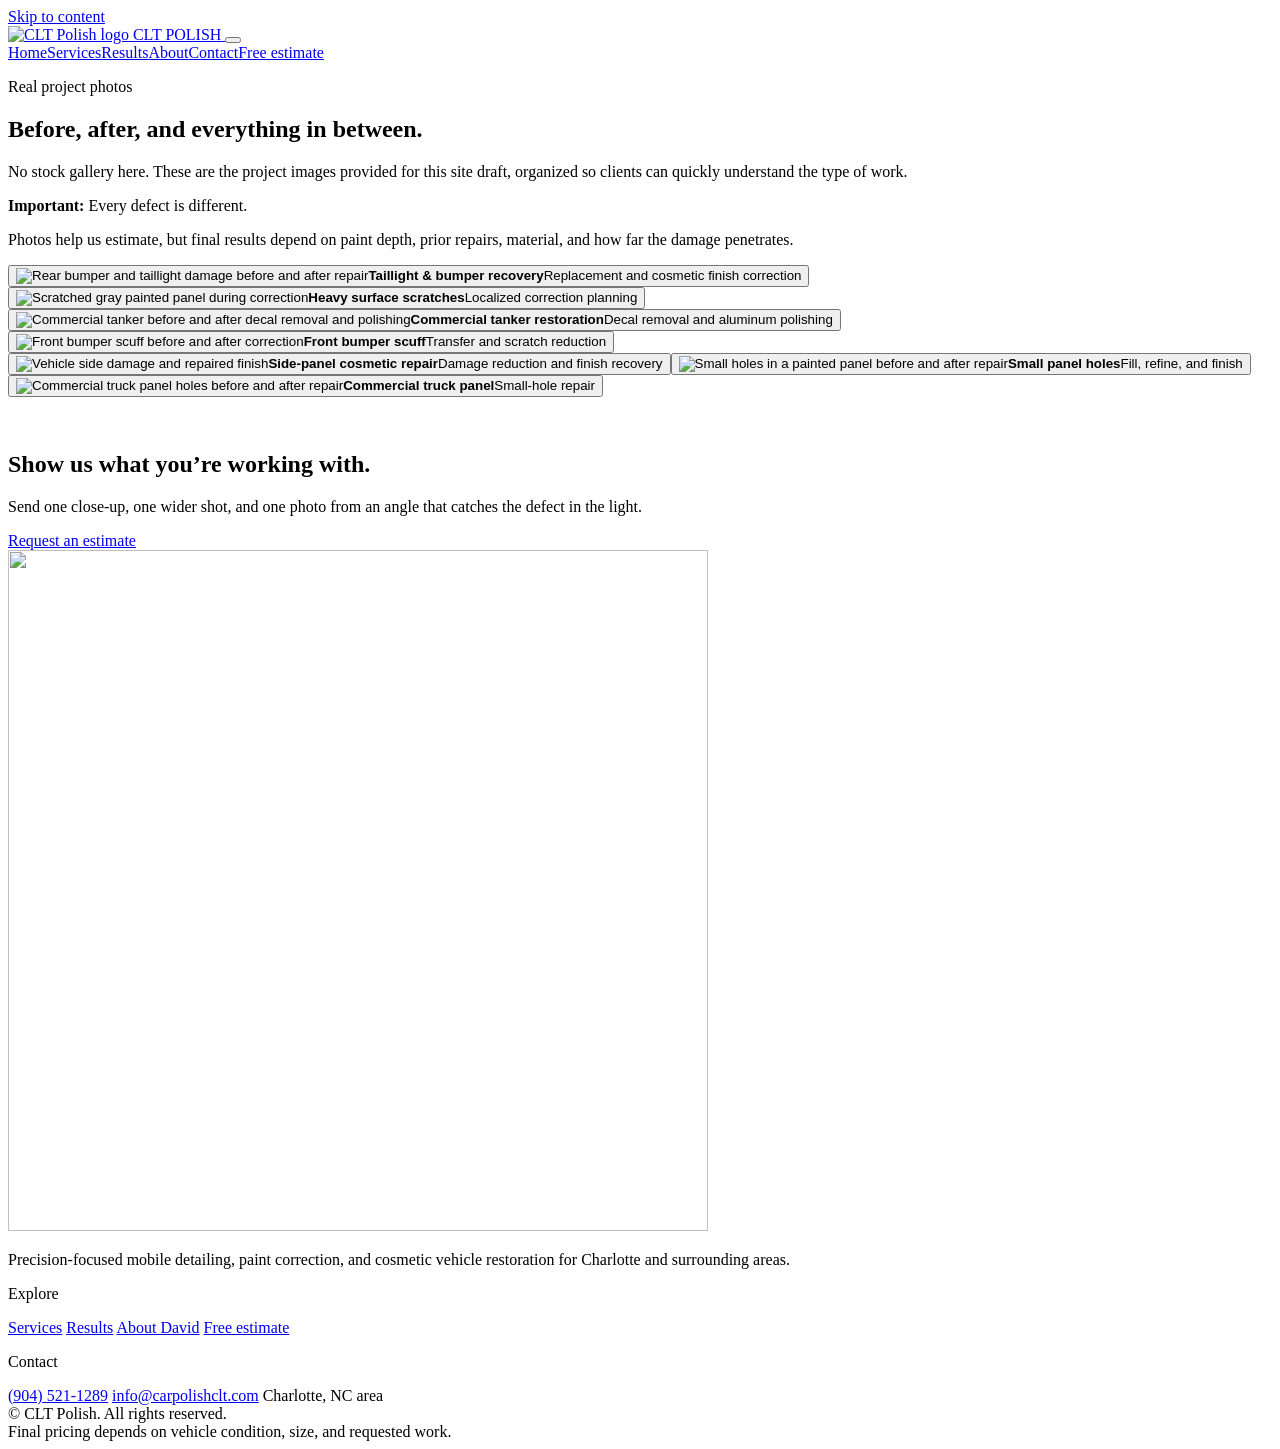
==== results.html @ 6d77810d "Add files via upload" ====
<!doctype html>
<html lang="en">
<head>
  <meta charset="utf-8">
  <meta name="viewport" content="width=device-width, initial-scale=1">
  <title>Results | Before & After Vehicle Restoration | CLT Polish</title>
  <meta name="description" content="Browse real before-and-after photos of paint correction, scratch repair, bumper scuff correction, commercial polishing, and cosmetic restoration.">
  <meta name="theme-color" content="#0c0f0d">
  <link rel="canonical" href="https://carpolishclt.com/results.html">
  <link rel="icon" href="favicon.ico" sizes="any">
  <link rel="icon" type="image/png" sizes="32x32" href="assets/images/favicon-32.png">
  <link rel="apple-touch-icon" href="assets/images/apple-touch-icon.png">
  <link rel="manifest" href="site.webmanifest">
  <meta property="og:type" content="website">
  <meta property="og:title" content="Results | Before & After Vehicle Restoration | CLT Polish">
  <meta property="og:description" content="Browse real before-and-after photos of paint correction, scratch repair, bumper scuff correction, commercial polishing, and cosmetic restoration.">
  <meta property="og:url" content="https://carpolishclt.com/results.html">
  <meta property="og:image" content="https://carpolishclt.com/assets/images/og-image.jpg">
  <meta name="twitter:card" content="summary_large_image">
  <link rel="stylesheet" href="assets/css/styles.css">
  <script defer src="assets/js/main.js"></script>
  <script type="application/ld+json">
  {
    "@context": "https://schema.org",
    "@type": "AutomotiveBusiness",
    "name": "CLT Polish",
    "url": "https://carpolishclt.com/",
    "logo": "https://carpolishclt.com/assets/images/logo.png",
    "image": "https://carpolishclt.com/assets/images/og-image.jpg",
    "telephone": "+1-904-521-1289",
    "email": "info@carpolishclt.com",
    "areaServed": "Charlotte, North Carolina",
    "description": "Mobile auto detailing, paint correction, scratch and scuff correction, and cosmetic restoration in the Charlotte area."
  }
  </script>
</head>
<body class="">
<a class="skip-link" href="#main">Skip to content</a>
<header class="site-header">
  <div class="container header-inner">
    <a class="brand" href="index.html" aria-label="CLT Polish home">
      <img src="assets/images/logo.png" width="700" height="681" alt="CLT Polish logo">
      <span>CLT POLISH</span>
    </a>
    <button class="menu-toggle" type="button" aria-label="Open menu" aria-expanded="false" data-menu-toggle><span></span></button>
    <nav class="site-nav" aria-label="Primary navigation" data-site-nav>
      <a href="index.html">Home</a><a href="services.html">Services</a><a href="results.html" aria-current="page">Results</a><a href="about.html">About</a><a href="contact.html">Contact</a><a class="nav-cta" href="contact.html">Free estimate</a>
    </nav>
  </div>
</header>
<main id="main">
  <section class="page-hero"><div class="container results-intro"><div><p class="eyebrow">Real project photos</p><h1 class="display">Before, after, and everything in between.</h1><p class="lead">No stock gallery here. These are the project images provided for this site draft, organized so clients can quickly understand the type of work.</p></div><div class="results-meta"><p><strong>Important:</strong> Every defect is different.</p><p>Photos help us estimate, but final results depend on paint depth, prior repairs, material, and how far the damage penetrates.</p></div></div></section>
  <section class="section section-white"><div class="container"><div class="gallery-grid"><button class="gallery-card reveal" type="button" data-lightbox-trigger data-image="assets/images/result-taillight.webp" data-alt="Rear bumper and taillight damage before and after repair" data-title="Taillight & bumper recovery"><img src="assets/images/result-taillight.webp" width="1200" height="1200" alt="Rear bumper and taillight damage before and after repair" loading="lazy"><span class="gallery-overlay"><strong>Taillight & bumper recovery</strong><span>Replacement and cosmetic finish correction</span></span></button><button class="gallery-card reveal" type="button" data-lightbox-trigger data-image="assets/images/result-scratch-panel.webp" data-alt="Scratched gray painted panel during correction" data-title="Heavy surface scratches"><img src="assets/images/result-scratch-panel.webp" width="1200" height="1200" alt="Scratched gray painted panel during correction" loading="lazy"><span class="gallery-overlay"><strong>Heavy surface scratches</strong><span>Localized correction planning</span></span></button><button class="gallery-card reveal" type="button" data-lightbox-trigger data-image="assets/images/result-tanker.webp" data-alt="Commercial tanker before and after decal removal and polishing" data-title="Commercial tanker restoration"><img src="assets/images/result-tanker.webp" width="1200" height="1200" alt="Commercial tanker before and after decal removal and polishing" loading="lazy"><span class="gallery-overlay"><strong>Commercial tanker restoration</strong><span>Decal removal and aluminum polishing</span></span></button><button class="gallery-card reveal" type="button" data-lightbox-trigger data-image="assets/images/result-bumper.webp" data-alt="Front bumper scuff before and after correction" data-title="Front bumper scuff"><img src="assets/images/result-bumper.webp" width="1200" height="1200" alt="Front bumper scuff before and after correction" loading="lazy"><span class="gallery-overlay"><strong>Front bumper scuff</strong><span>Transfer and scratch reduction</span></span></button><button class="gallery-card reveal" type="button" data-lightbox-trigger data-image="assets/images/result-side-repair.webp" data-alt="Vehicle side damage and repaired finish" data-title="Side-panel cosmetic repair"><img src="assets/images/result-side-repair.webp" width="1200" height="1200" alt="Vehicle side damage and repaired finish" loading="lazy"><span class="gallery-overlay"><strong>Side-panel cosmetic repair</strong><span>Damage reduction and finish recovery</span></span></button><button class="gallery-card reveal" type="button" data-lightbox-trigger data-image="assets/images/result-panel-holes.webp" data-alt="Small holes in a painted panel before and after repair" data-title="Small panel holes"><img src="assets/images/result-panel-holes.webp" width="1200" height="1200" alt="Small holes in a painted panel before and after repair" loading="lazy"><span class="gallery-overlay"><strong>Small panel holes</strong><span>Fill, refine, and finish</span></span></button><button class="gallery-card reveal" type="button" data-lightbox-trigger data-image="assets/images/result-truck-panel.webp" data-alt="Commercial truck panel holes before and after repair" data-title="Commercial truck panel"><img src="assets/images/result-truck-panel.webp" width="1200" height="1200" alt="Commercial truck panel holes before and after repair" loading="lazy"><span class="gallery-overlay"><strong>Commercial truck panel</strong><span>Small-hole repair</span></span></button></div></div></section>
  <section class="section"><div class="container cta-band reveal"><p class="eyebrow" style="color:white">Have similar damage?</p><h2>Show us what you’re working with.</h2><p>Send one close-up, one wider shot, and one photo from an angle that catches the defect in the light.</p><div class="button-row"><a class="btn btn-light" href="contact.html">Request an estimate</a></div></div></section>
</main>
<dialog class="lightbox" data-lightbox aria-label="Project image viewer"><img src="assets/images/result-taillight.webp" alt=""><div class="lightbox-copy"><strong data-lightbox-title>Project result</strong><button class="lightbox-close" type="button" aria-label="Close image" data-lightbox-close>×</button></div></dialog>

<footer class="site-footer">
  <div class="container">
    <div class="footer-grid">
      <div class="footer-brand">
        <img src="assets/images/logo.png" width="700" height="681" alt="">
        <p>Precision-focused mobile detailing, paint correction, and cosmetic vehicle restoration for Charlotte and surrounding areas.</p>
      </div>
      <div>
        <p class="footer-title">Explore</p>
        <div class="footer-links">
          <a href="services.html">Services</a>
          <a href="results.html">Results</a>
          <a href="about.html">About David</a>
          <a href="contact.html">Free estimate</a>
        </div>
      </div>
      <div>
        <p class="footer-title">Contact</p>
        <div class="footer-links">
          <a href="tel:+19045211289">(904) 521-1289</a>
          <a href="mailto:info@carpolishclt.com">info@carpolishclt.com</a>
          <span>Charlotte, NC area</span>
        </div>
      </div>
    </div>
    <div class="footer-bottom">
      <div>© <span data-year></span> CLT Polish. All rights reserved.</div>
      <span>Final pricing depends on vehicle condition, size, and requested work.</span>
    </div>
  </div>
</footer>
</body>
</html>
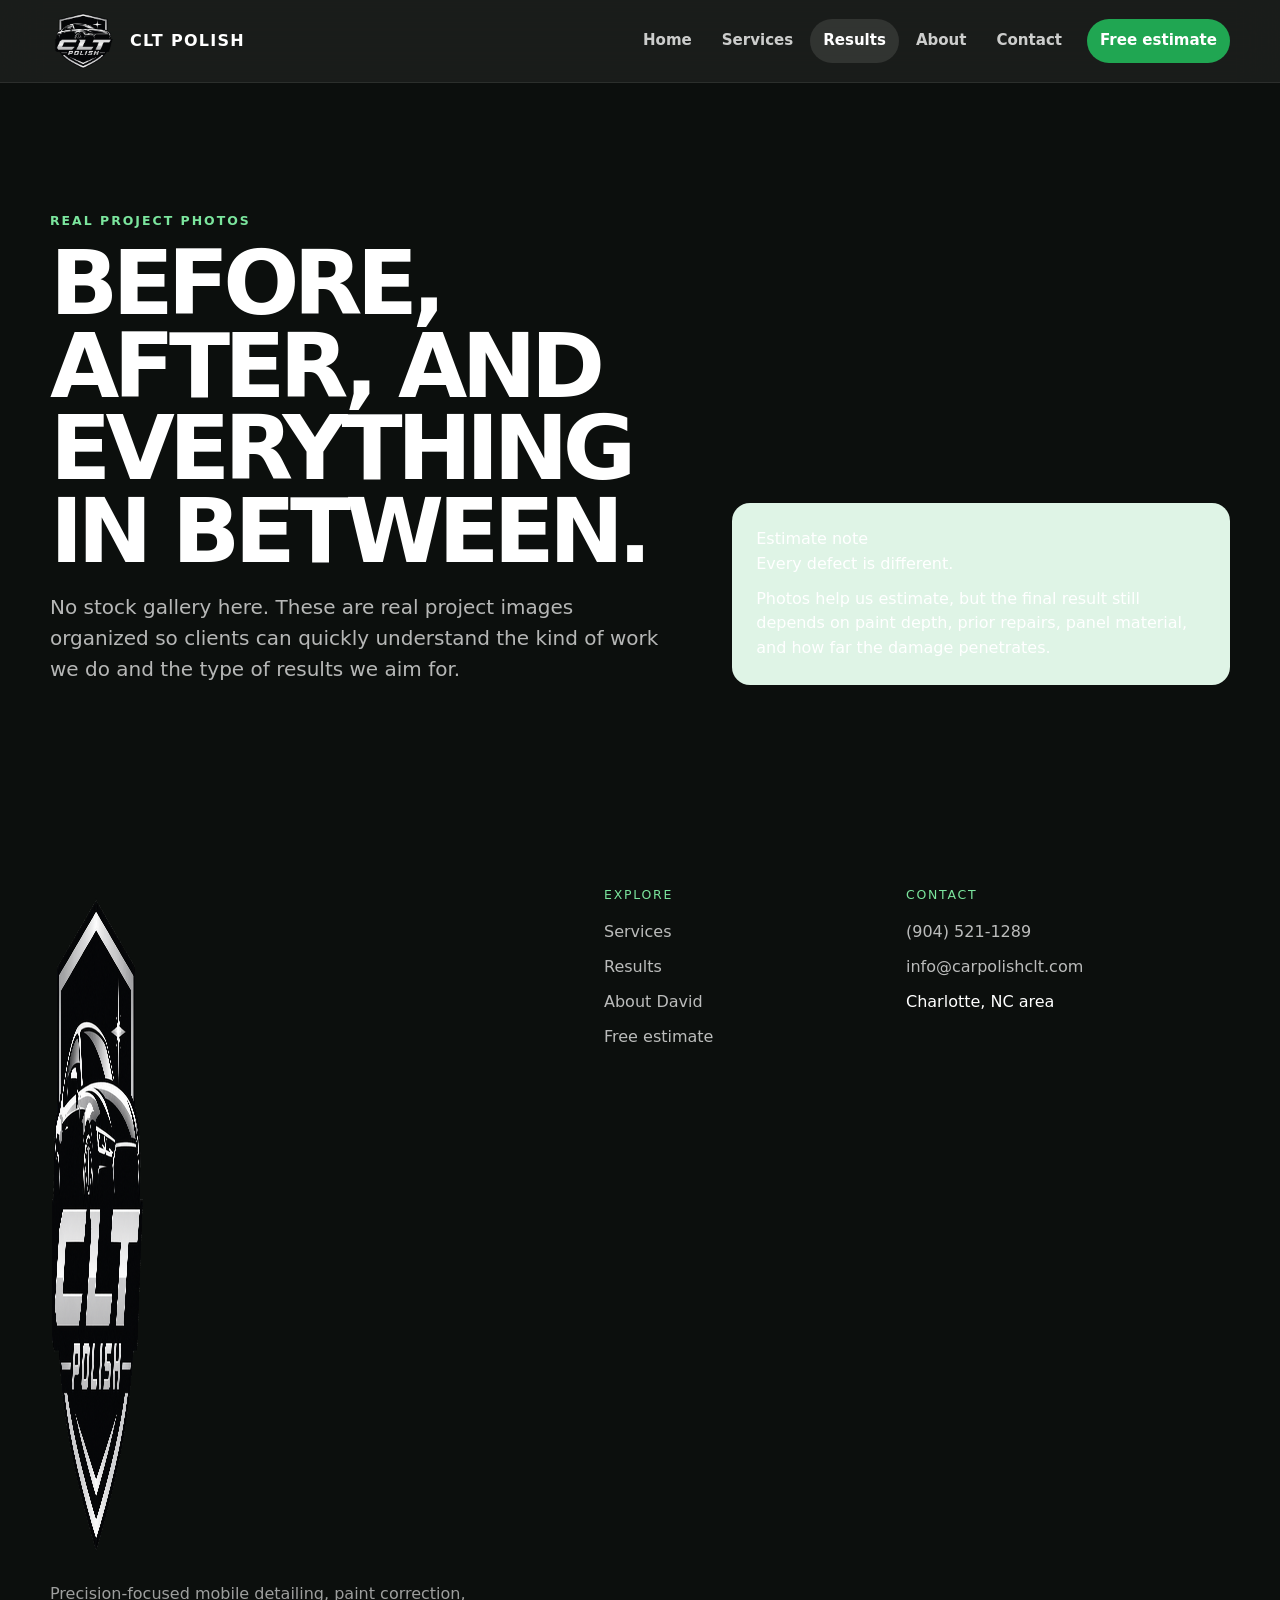
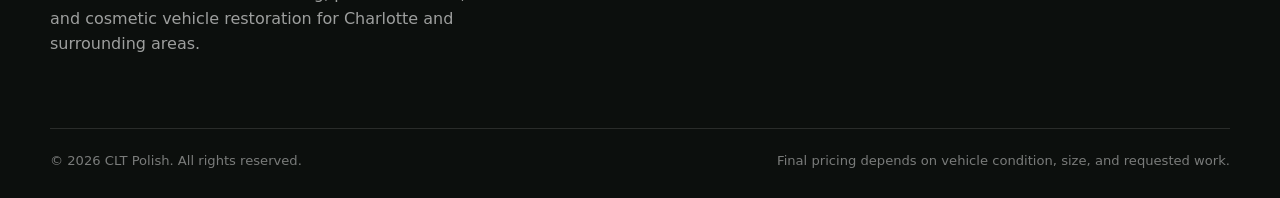
==== commit 461e6c65: "Update results.html" ====
--- a/results.html
+++ b/results.html
@@ -49,9 +49,39 @@
   </div>
 </header>
 <main id="main">
-  <section class="page-hero"><div class="container results-intro"><div><p class="eyebrow">Real project photos</p><h1 class="display">Before, after, and everything in between.</h1><p class="lead">No stock gallery here. These are the project images provided for this site draft, organized so clients can quickly understand the type of work.</p></div><div class="results-meta"><p><strong>Important:</strong> Every defect is different.</p><p>Photos help us estimate, but final results depend on paint depth, prior repairs, material, and how far the damage penetrates.</p></div></div></section>
-  <section class="section section-white"><div class="container"><div class="gallery-grid"><button class="gallery-card reveal" type="button" data-lightbox-trigger data-image="assets/images/result-taillight.webp" data-alt="Rear bumper and taillight damage before and after repair" data-title="Taillight & bumper recovery"><img src="assets/images/result-taillight.webp" width="1200" height="1200" alt="Rear bumper and taillight damage before and after repair" loading="lazy"><span class="gallery-overlay"><strong>Taillight & bumper recovery</strong><span>Replacement and cosmetic finish correction</span></span></button><button class="gallery-card reveal" type="button" data-lightbox-trigger data-image="assets/images/result-scratch-panel.webp" data-alt="Scratched gray painted panel during correction" data-title="Heavy surface scratches"><img src="assets/images/result-scratch-panel.webp" width="1200" height="1200" alt="Scratched gray painted panel during correction" loading="lazy"><span class="gallery-overlay"><strong>Heavy surface scratches</strong><span>Localized correction planning</span></span></button><button class="gallery-card reveal" type="button" data-lightbox-trigger data-image="assets/images/result-tanker.webp" data-alt="Commercial tanker before and after decal removal and polishing" data-title="Commercial tanker restoration"><img src="assets/images/result-tanker.webp" width="1200" height="1200" alt="Commercial tanker before and after decal removal and polishing" loading="lazy"><span class="gallery-overlay"><strong>Commercial tanker restoration</strong><span>Decal removal and aluminum polishing</span></span></button><button class="gallery-card reveal" type="button" data-lightbox-trigger data-image="assets/images/result-bumper.webp" data-alt="Front bumper scuff before and after correction" data-title="Front bumper scuff"><img src="assets/images/result-bumper.webp" width="1200" height="1200" alt="Front bumper scuff before and after correction" loading="lazy"><span class="gallery-overlay"><strong>Front bumper scuff</strong><span>Transfer and scratch reduction</span></span></button><button class="gallery-card reveal" type="button" data-lightbox-trigger data-image="assets/images/result-side-repair.webp" data-alt="Vehicle side damage and repaired finish" data-title="Side-panel cosmetic repair"><img src="assets/images/result-side-repair.webp" width="1200" height="1200" alt="Vehicle side damage and repaired finish" loading="lazy"><span class="gallery-overlay"><strong>Side-panel cosmetic repair</strong><span>Damage reduction and finish recovery</span></span></button><button class="gallery-card reveal" type="button" data-lightbox-trigger data-image="assets/images/result-panel-holes.webp" data-alt="Small holes in a painted panel before and after repair" data-title="Small panel holes"><img src="assets/images/result-panel-holes.webp" width="1200" height="1200" alt="Small holes in a painted panel before and after repair" loading="lazy"><span class="gallery-overlay"><strong>Small panel holes</strong><span>Fill, refine, and finish</span></span></button><button class="gallery-card reveal" type="button" data-lightbox-trigger data-image="assets/images/result-truck-panel.webp" data-alt="Commercial truck panel holes before and after repair" data-title="Commercial truck panel"><img src="assets/images/result-truck-panel.webp" width="1200" height="1200" alt="Commercial truck panel holes before and after repair" loading="lazy"><span class="gallery-overlay"><strong>Commercial truck panel</strong><span>Small-hole repair</span></span></button></div></div></section>
-  <section class="section"><div class="container cta-band reveal"><p class="eyebrow" style="color:white">Have similar damage?</p><h2>Show us what you’re working with.</h2><p>Send one close-up, one wider shot, and one photo from an angle that catches the defect in the light.</p><div class="button-row"><a class="btn btn-light" href="contact.html">Request an estimate</a></div></div></section>
+  <section class="page-hero results-hero">
+  <div class="container results-intro">
+
+    <div class="results-copy">
+      <p class="eyebrow">Real project photos</p>
+
+      <h1 class="display">
+        Before, after, and everything in between.
+      </h1>
+
+      <p class="lead">
+        No stock gallery here. These are real project images organized
+        so clients can quickly understand the kind of work we do and
+        the type of results we aim for.
+      </p>
+    </div>
+
+    <aside class="results-meta" aria-label="Estimate note">
+      <span class="results-meta-label">Estimate note</span>
+
+      <p class="results-meta-title">
+        Every defect is different.
+      </p>
+
+      <p>
+        Photos help us estimate, but the final result still depends on
+        paint depth, prior repairs, panel material, and how far the
+        damage penetrates.
+      </p>
+    </aside>
+
+  </div>
+</section>
 </main>
 <dialog class="lightbox" data-lightbox aria-label="Project image viewer"><img src="assets/images/result-taillight.webp" alt=""><div class="lightbox-copy"><strong data-lightbox-title>Project result</strong><button class="lightbox-close" type="button" aria-label="Close image" data-lightbox-close>×</button></div></dialog>
 
@@ -87,4 +117,4 @@
   </div>
 </footer>
 </body>
-</html>+</html>
--- a/assets/css/styles.css
+++ b/assets/css/styles.css
@@ -0,0 +1,601 @@
+:root {
+  --ink: #0c0f0d;
+  --paper: #efeee8;
+  --paper-2: #f8f7f3;
+  --white: #ffffff;
+  --green: #20a652;
+  --green-dark: #14783a;
+  --green-soft: #dff4e6;
+  --gray: #737873;
+  --line: rgba(12, 15, 13, 0.15);
+  --shadow: 0 22px 60px rgba(0, 0, 0, 0.12);
+  --radius: 28px;
+  --radius-sm: 18px;
+  --container: 1180px;
+}
+
+* { box-sizing: border-box; }
+html { scroll-behavior: smooth; }
+body {
+  margin: 0;
+  color: var(--ink);
+  background: var(--paper);
+  font-family: Inter, ui-sans-serif, system-ui, -apple-system, BlinkMacSystemFont, "Segoe UI", sans-serif;
+  line-height: 1.55;
+  text-rendering: optimizeLegibility;
+}
+img { display: block; max-width: 100%; }
+a { color: inherit; }
+button, input, textarea, select { font: inherit; }
+button { cursor: pointer; }
+
+.skip-link {
+  position: fixed;
+  left: 16px;
+  top: -80px;
+  z-index: 1000;
+  padding: 12px 18px;
+  background: var(--ink);
+  color: var(--white);
+  border-radius: 10px;
+  transition: top .2s ease;
+}
+.skip-link:focus { top: 16px; }
+
+.container {
+  width: min(calc(100% - 40px), var(--container));
+  margin-inline: auto;
+}
+
+.eyebrow {
+  margin: 0 0 12px;
+  color: var(--green-dark);
+  font-size: .78rem;
+  font-weight: 850;
+  letter-spacing: .16em;
+  text-transform: uppercase;
+}
+
+.display {
+  margin: 0;
+  max-width: 13ch;
+  font-size: clamp(3rem, 7vw, 6.7rem);
+  line-height: .92;
+  letter-spacing: -.065em;
+  text-transform: uppercase;
+}
+
+h1, h2, h3, p { overflow-wrap: anywhere; }
+h2 {
+  margin: 0;
+  font-size: clamp(2.2rem, 5vw, 4.8rem);
+  line-height: .96;
+  letter-spacing: -.055em;
+  text-transform: uppercase;
+}
+h3 {
+  margin: 0;
+  font-size: 1.25rem;
+  line-height: 1.12;
+  letter-spacing: -.02em;
+  text-transform: uppercase;
+}
+.lead {
+  max-width: 62ch;
+  margin: 20px 0 0;
+  color: #333834;
+  font-size: clamp(1.03rem, 1.8vw, 1.25rem);
+}
+.muted { color: var(--gray); }
+
+.button-row { display: flex; flex-wrap: wrap; gap: 12px; margin-top: 28px; }
+.btn {
+  display: inline-flex;
+  min-height: 52px;
+  align-items: center;
+  justify-content: center;
+  gap: 10px;
+  padding: 13px 22px;
+  border: 1px solid transparent;
+  border-radius: 999px;
+  text-decoration: none;
+  font-weight: 780;
+  transition: transform .2s ease, background .2s ease, border-color .2s ease;
+}
+.btn:hover { transform: translateY(-2px); }
+.btn-primary { background: var(--green); color: var(--white); }
+.btn-primary:hover { background: var(--green-dark); }
+.btn-dark { background: var(--ink); color: var(--white); }
+.btn-outline { border-color: currentColor; background: transparent; }
+.btn-light { background: var(--white); color: var(--ink); }
+
+.site-header {
+  position: sticky;
+  top: 0;
+  z-index: 100;
+  border-bottom: 1px solid rgba(255,255,255,.08);
+  background: rgba(12, 15, 13, .94);
+  color: var(--white);
+  backdrop-filter: blur(18px);
+}
+.header-inner {
+  min-height: 82px;
+  display: flex;
+  align-items: center;
+  justify-content: space-between;
+  gap: 24px;
+}
+.brand {
+  display: inline-flex;
+  align-items: center;
+  gap: 12px;
+  text-decoration: none;
+  font-weight: 900;
+  letter-spacing: .08em;
+}
+.brand img { width: 68px; height: 58px; object-fit: contain; }
+.brand span { white-space: nowrap; }
+.site-nav { display: flex; align-items: center; gap: 4px; }
+.site-nav a {
+  padding: 10px 13px;
+  border-radius: 999px;
+  color: rgba(255,255,255,.78);
+  text-decoration: none;
+  font-size: .94rem;
+  font-weight: 650;
+}
+.site-nav a:hover, .site-nav a[aria-current="page"] { color: var(--white); background: rgba(255,255,255,.1); }
+.site-nav .nav-cta { margin-left: 8px; background: var(--green); color: white; }
+.site-nav .nav-cta:hover { background: var(--green-dark); }
+.menu-toggle {
+  display: none;
+  width: 48px;
+  height: 48px;
+  border: 1px solid rgba(255,255,255,.18);
+  border-radius: 50%;
+  background: transparent;
+  color: white;
+}
+.menu-toggle span, .menu-toggle::before, .menu-toggle::after {
+  content: "";
+  display: block;
+  width: 20px;
+  height: 2px;
+  margin: 4px auto;
+  background: currentColor;
+  transition: transform .2s ease, opacity .2s ease;
+}
+.menu-toggle.is-open span { opacity: 0; }
+.menu-toggle.is-open::before { transform: translateY(6px) rotate(45deg); }
+.menu-toggle.is-open::after { transform: translateY(-6px) rotate(-45deg); }
+
+.hero {
+  position: relative;
+  min-height: 760px;
+  display: grid;
+  align-items: end;
+  overflow: hidden;
+  color: white;
+  background: #111;
+}
+.hero::before {
+  content: "";
+  position: absolute;
+  inset: 0;
+  background: linear-gradient(90deg, rgba(0,0,0,.88) 0%, rgba(0,0,0,.5) 48%, rgba(0,0,0,.14) 75%),
+              linear-gradient(0deg, rgba(0,0,0,.52), transparent 50%),
+              url('../images/hero-polishing.webp') center/cover no-repeat;
+  transform: scale(1.01);
+}
+.hero-content {
+  position: relative;
+  z-index: 1;
+  padding-block: 100px 86px;
+}
+.hero .display { max-width: 9.7ch; }
+.hero .lead { max-width: 54ch; color: rgba(255,255,255,.82); }
+.hero .eyebrow { color: #7be59d; }
+.hero-proof {
+  display: grid;
+  grid-template-columns: repeat(4, 1fr);
+  gap: 1px;
+  position: relative;
+  z-index: 2;
+  background: rgba(255,255,255,.16);
+  border-top: 1px solid rgba(255,255,255,.16);
+}
+.proof-item { padding: 22px 26px; background: rgba(9,12,10,.72); backdrop-filter: blur(10px); }
+.proof-item strong { display: block; font-size: .98rem; }
+.proof-item span { color: rgba(255,255,255,.62); font-size: .85rem; }
+
+.marquee {
+  overflow: hidden;
+  background: var(--green);
+  color: white;
+  border-block: 1px solid rgba(0,0,0,.08);
+}
+.marquee-track {
+  width: max-content;
+  padding: 15px 0;
+  font-size: clamp(1rem, 2.4vw, 1.65rem);
+  font-weight: 850;
+  letter-spacing: .06em;
+  text-transform: uppercase;
+  animation: marquee 24s linear infinite;
+}
+@keyframes marquee { to { transform: translateX(-50%); } }
+
+.section { padding-block: clamp(78px, 10vw, 138px); }
+.section-white { background: var(--paper-2); }
+.section-dark { background: var(--ink); color: white; }
+.section-green { background: var(--green); color: white; }
+.section-heading {
+  display: flex;
+  align-items: end;
+  justify-content: space-between;
+  gap: 30px;
+  margin-bottom: 44px;
+}
+.section-heading p { max-width: 48ch; margin: 0; }
+
+.split {
+  display: grid;
+  grid-template-columns: 1fr 1fr;
+  gap: clamp(34px, 7vw, 96px);
+  align-items: center;
+}
+.image-frame {
+  position: relative;
+  overflow: hidden;
+  border-radius: var(--radius);
+  background: #d6d7d2;
+  box-shadow: var(--shadow);
+}
+.image-frame img { width: 100%; height: 100%; object-fit: cover; }
+.image-frame::after {
+  content: "";
+  position: absolute;
+  inset: auto 0 0;
+  height: 6px;
+  background: var(--green);
+}
+.feature-list {
+  display: grid;
+  gap: 18px;
+  margin-top: 30px;
+}
+.feature {
+  display: grid;
+  grid-template-columns: 38px 1fr;
+  gap: 14px;
+  align-items: start;
+}
+.feature-number {
+  width: 34px;
+  height: 34px;
+  display: grid;
+  place-items: center;
+  border-radius: 50%;
+  background: var(--green-soft);
+  color: var(--green-dark);
+  font-weight: 850;
+}
+.feature p { margin: 4px 0 0; color: #555b56; }
+
+.card-grid { display: grid; grid-template-columns: repeat(3, 1fr); gap: 18px; }
+.service-card {
+  display: flex;
+  min-height: 390px;
+  flex-direction: column;
+  padding: 28px;
+  border: 1px solid var(--line);
+  border-radius: var(--radius-sm);
+  background: rgba(255,255,255,.82);
+  box-shadow: 0 12px 32px rgba(0,0,0,.055);
+}
+.service-card .price {
+  margin: 24px 0 0;
+  font-size: 2rem;
+  font-weight: 900;
+  letter-spacing: -.04em;
+}
+.service-card ul { margin: 20px 0 28px; padding-left: 20px; color: #4e544f; }
+.service-card li + li { margin-top: 8px; }
+.service-card .btn { margin-top: auto; }
+.service-card.featured { background: var(--ink); color: white; border-color: var(--ink); }
+.service-card.featured ul { color: rgba(255,255,255,.7); }
+.service-card.featured .eyebrow { color: #7be59d; }
+
+.gallery-grid { display: grid; grid-template-columns: repeat(12, 1fr); gap: 18px; }
+.gallery-card {
+  position: relative;
+  grid-column: span 4;
+  min-height: 360px;
+  overflow: hidden;
+  border: 0;
+  border-radius: var(--radius-sm);
+  background: #bbb;
+  padding: 0;
+  text-align: left;
+}
+.gallery-card:nth-child(1), .gallery-card:nth-child(5) { grid-column: span 8; }
+.gallery-card img { width: 100%; height: 100%; object-fit: cover; transition: transform .45s ease; }
+.gallery-card:hover img { transform: scale(1.035); }
+.gallery-overlay {
+  position: absolute;
+  inset: auto 0 0;
+  padding: 55px 22px 20px;
+  color: white;
+  background: linear-gradient(transparent, rgba(0,0,0,.78));
+}
+.gallery-overlay strong { display: block; font-size: 1.05rem; }
+.gallery-overlay span { display: block; margin-top: 4px; color: rgba(255,255,255,.7); font-size: .88rem; }
+
+.steps { display: grid; grid-template-columns: repeat(3, 1fr); gap: 18px; }
+.step { padding: 30px; border-top: 1px solid rgba(255,255,255,.2); }
+.step .step-no { color: #7be59d; font-size: .85rem; font-weight: 850; letter-spacing: .12em; }
+.step h3 { margin-top: 18px; font-size: 1.5rem; }
+.step p { color: rgba(255,255,255,.67); }
+
+.testimonial-grid { display: grid; grid-template-columns: repeat(3, 1fr); gap: 18px; }
+.quote {
+  padding: 30px;
+  border: 1px solid var(--line);
+  border-radius: var(--radius-sm);
+  background: white;
+}
+.quote-mark { color: var(--green); font-size: 4rem; line-height: .7; font-family: Georgia, serif; }
+.quote h3 { margin-top: 18px; }
+.quote p { color: #4d534e; }
+.quote footer { margin-top: 22px; color: #707570; font-size: .9rem; }
+
+.cta-band {
+  position: relative;
+  overflow: hidden;
+  border-radius: var(--radius);
+  padding: clamp(44px, 8vw, 86px);
+  background: var(--green);
+  color: white;
+}
+.cta-band::after {
+  content: "";
+  position: absolute;
+  width: 380px;
+  height: 380px;
+  right: -110px;
+  top: -120px;
+  border: 70px solid rgba(255,255,255,.1);
+  border-radius: 50%;
+}
+.cta-band > * { position: relative; z-index: 1; }
+.cta-band h2 { max-width: 12ch; }
+.cta-band p { max-width: 52ch; }
+
+.page-hero { padding-block: clamp(75px, 10vw, 130px); background: var(--ink); color: white; }
+.page-hero .lead { color: rgba(255,255,255,.7); }
+.page-hero .eyebrow { color: #7be59d; }
+.page-hero .display { max-width: 12ch; }
+
+.service-detail-grid { display: grid; grid-template-columns: repeat(2, 1fr); gap: 20px; }
+.service-detail {
+  padding: 34px;
+  border: 1px solid var(--line);
+  border-radius: var(--radius-sm);
+  background: white;
+}
+.service-detail .service-top { display: flex; justify-content: space-between; gap: 24px; align-items: start; }
+.service-detail .price { white-space: nowrap; color: var(--green-dark); font-weight: 900; }
+.service-detail p { color: #525853; }
+.service-detail ul { padding-left: 20px; }
+.service-detail li + li { margin-top: 7px; }
+
+.about-story { display: grid; grid-template-columns: .86fr 1.14fr; gap: clamp(36px, 8vw, 100px); align-items: start; }
+.portrait { min-height: 680px; }
+.story-copy p { font-size: 1.08rem; color: #414642; }
+.story-copy .pullquote {
+  margin: 34px 0;
+  padding: 24px 0 24px 28px;
+  border-left: 5px solid var(--green);
+  font-size: 1.35rem;
+  font-weight: 750;
+  color: var(--ink);
+}
+.value-grid { display: grid; grid-template-columns: repeat(3, 1fr); gap: 18px; margin-top: 52px; }
+.value-card { padding: 28px; border: 1px solid var(--line); border-radius: var(--radius-sm); background: white; }
+.value-card p { color: #585e59; }
+
+.results-intro { display: grid; grid-template-columns: 1fr .8fr; gap: 60px; align-items: end; }
+.results-meta { padding: 24px; border-radius: var(--radius-sm); background: var(--green-soft); }
+.results-meta p { margin: 0; }
+.results-meta p + p { margin-top: 10px; }
+
+.contact-grid { display: grid; grid-template-columns: .85fr 1.15fr; gap: 24px; align-items: start; }
+.contact-panel {
+  position: sticky;
+  top: 112px;
+  overflow: hidden;
+  border-radius: var(--radius);
+  background: var(--ink);
+  color: white;
+}
+.contact-panel img { width: 100%; aspect-ratio: 1.2/1; object-fit: cover; opacity: .76; }
+.contact-panel-copy { padding: 34px; }
+.contact-panel-copy p { color: rgba(255,255,255,.68); }
+.contact-links { display: grid; gap: 12px; margin-top: 28px; }
+.contact-link {
+  display: flex;
+  align-items: center;
+  justify-content: space-between;
+  gap: 20px;
+  padding: 16px 0;
+  border-top: 1px solid rgba(255,255,255,.14);
+  text-decoration: none;
+}
+
+.estimate-form {
+  padding: clamp(26px, 5vw, 52px);
+  border: 1px solid var(--line);
+  border-radius: var(--radius);
+  background: white;
+}
+.form-grid { display: grid; grid-template-columns: 1fr 1fr; gap: 18px; }
+.field { display: grid; gap: 8px; }
+.field.full { grid-column: 1 / -1; }
+.field label { font-size: .9rem; font-weight: 750; }
+.field input, .field textarea, .field select {
+  width: 100%;
+  min-height: 52px;
+  padding: 13px 15px;
+  border: 1px solid #bdc2bd;
+  border-radius: 13px;
+  background: #fbfbf9;
+  color: var(--ink);
+}
+.field textarea { min-height: 150px; resize: vertical; }
+.field input:focus, .field textarea:focus, .field select:focus { outline: 3px solid rgba(32,166,82,.18); border-color: var(--green); }
+.file-box {
+  position: relative;
+  min-height: 130px;
+  display: grid;
+  place-items: center;
+  padding: 22px;
+  border: 1.5px dashed #959b95;
+  border-radius: 16px;
+  background: var(--paper-2);
+  text-align: center;
+}
+.file-box input { position: absolute; inset: 0; opacity: 0; cursor: pointer; }
+.file-box strong { display: block; }
+.file-box span { display: block; margin-top: 4px; color: var(--gray); font-size: .88rem; }
+.form-note { margin: 18px 0 0; color: var(--gray); font-size: .86rem; }
+.form-error { margin: 10px 0 0; color: #a11919; font-size: .88rem; }
+.honeypot { position: absolute; left: -5000px; }
+
+.faq { display: grid; gap: 12px; }
+details {
+  border: 1px solid var(--line);
+  border-radius: 15px;
+  background: white;
+  padding: 0 20px;
+}
+summary { padding: 20px 0; font-weight: 780; cursor: pointer; }
+details p { margin: 0 0 20px; color: #565c57; }
+
+.thank-you {
+  min-height: 70vh;
+  display: grid;
+  place-items: center;
+  padding: 80px 20px;
+  text-align: center;
+}
+.thank-you-box { max-width: 720px; }
+.thank-you-box .check {
+  width: 76px;
+  height: 76px;
+  display: grid;
+  place-items: center;
+  margin: 0 auto 26px;
+  border-radius: 50%;
+  background: var(--green);
+  color: white;
+  font-size: 2rem;
+}
+
+.lightbox {
+  width: min(94vw, 1000px);
+  max-height: 90vh;
+  border: 0;
+  border-radius: 18px;
+  padding: 0;
+  background: #0b0d0c;
+  color: white;
+  box-shadow: var(--shadow);
+}
+.lightbox::backdrop { background: rgba(0,0,0,.78); }
+.lightbox img { width: 100%; max-height: 72vh; object-fit: contain; }
+.lightbox-copy { display: flex; align-items: center; justify-content: space-between; gap: 20px; padding: 18px 20px; }
+.lightbox-close { width: 42px; height: 42px; flex: 0 0 auto; border: 0; border-radius: 50%; background: white; color: black; font-size: 1.4rem; }
+
+.site-footer { padding: 72px 0 26px; background: var(--ink); color: white; }
+.footer-grid { display: grid; grid-template-columns: 1.4fr .7fr .9fr; gap: 50px; }
+.footer-brand img { width: 95px; }
+.footer-brand p { max-width: 43ch; color: rgba(255,255,255,.6); }
+.footer-title { margin: 0 0 16px; font-size: .78rem; letter-spacing: .14em; text-transform: uppercase; color: #7be59d; }
+.footer-links { display: grid; gap: 10px; }
+.footer-links a { color: rgba(255,255,255,.72); text-decoration: none; }
+.footer-links a:hover { color: white; }
+.footer-bottom {
+  display: flex;
+  justify-content: space-between;
+  gap: 20px;
+  margin-top: 56px;
+  padding-top: 22px;
+  border-top: 1px solid rgba(255,255,255,.12);
+  color: rgba(255,255,255,.45);
+  font-size: .82rem;
+}
+
+.reveal { opacity: 1; transform: none; }
+.reveal.is-visible { opacity: 1; transform: none; }
+
+@media (max-width: 980px) {
+  .menu-toggle { display: block; }
+  .site-nav {
+    position: absolute;
+    left: 20px;
+    right: 20px;
+    top: 76px;
+    display: none;
+    padding: 16px;
+    border: 1px solid rgba(255,255,255,.12);
+    border-radius: 18px;
+    background: #111512;
+    box-shadow: var(--shadow);
+  }
+  .site-nav.is-open { display: grid; }
+  .site-nav a { padding: 13px 15px; }
+  .site-nav .nav-cta { margin-left: 0; text-align: center; }
+  .hero { min-height: 680px; }
+  .hero-proof { grid-template-columns: repeat(2, 1fr); }
+  .split, .contact-grid, .about-story, .results-intro { grid-template-columns: 1fr; }
+  .card-grid, .testimonial-grid, .value-grid { grid-template-columns: 1fr 1fr; }
+  .steps { grid-template-columns: 1fr; }
+  .service-detail-grid { grid-template-columns: 1fr; }
+  .gallery-card, .gallery-card:nth-child(1), .gallery-card:nth-child(5) { grid-column: span 6; }
+  .contact-panel { position: static; }
+  .portrait { min-height: 560px; }
+  .footer-grid { grid-template-columns: 1fr 1fr; }
+  .footer-brand { grid-column: 1 / -1; }
+}
+
+@media (max-width: 660px) {
+  .container { width: min(calc(100% - 28px), var(--container)); }
+  .header-inner { min-height: 72px; }
+  .brand img { width: 58px; height: 50px; }
+  .brand span { font-size: .9rem; }
+  .hero { min-height: auto; }
+  .hero::before { background-position: 58% center; }
+  .hero-content { padding-block: 96px 54px; }
+  .hero-proof { grid-template-columns: 1fr; }
+  .proof-item { padding: 16px 20px; }
+  .section-heading { display: block; }
+  .section-heading p { margin-top: 18px; }
+  .card-grid, .testimonial-grid, .value-grid { grid-template-columns: 1fr; }
+  .gallery-grid { gap: 12px; }
+  .gallery-card, .gallery-card:nth-child(1), .gallery-card:nth-child(5) { grid-column: 1 / -1; min-height: 310px; }
+  .form-grid { grid-template-columns: 1fr; }
+  .field.full { grid-column: auto; }
+  .service-detail .service-top { display: block; }
+  .service-detail .price { margin-top: 10px; }
+  .footer-grid { grid-template-columns: 1fr; }
+  .footer-brand { grid-column: auto; }
+  .footer-bottom { display: block; }
+  .footer-bottom span { display: block; margin-top: 8px; }
+  .portrait { min-height: 500px; }
+}
+
+@media (prefers-reduced-motion: reduce) {
+  html { scroll-behavior: auto; }
+  *, *::before, *::after { animation-duration: .01ms !important; animation-iteration-count: 1 !important; transition-duration: .01ms !important; }
+  .reveal { opacity: 1; transform: none; }
+}
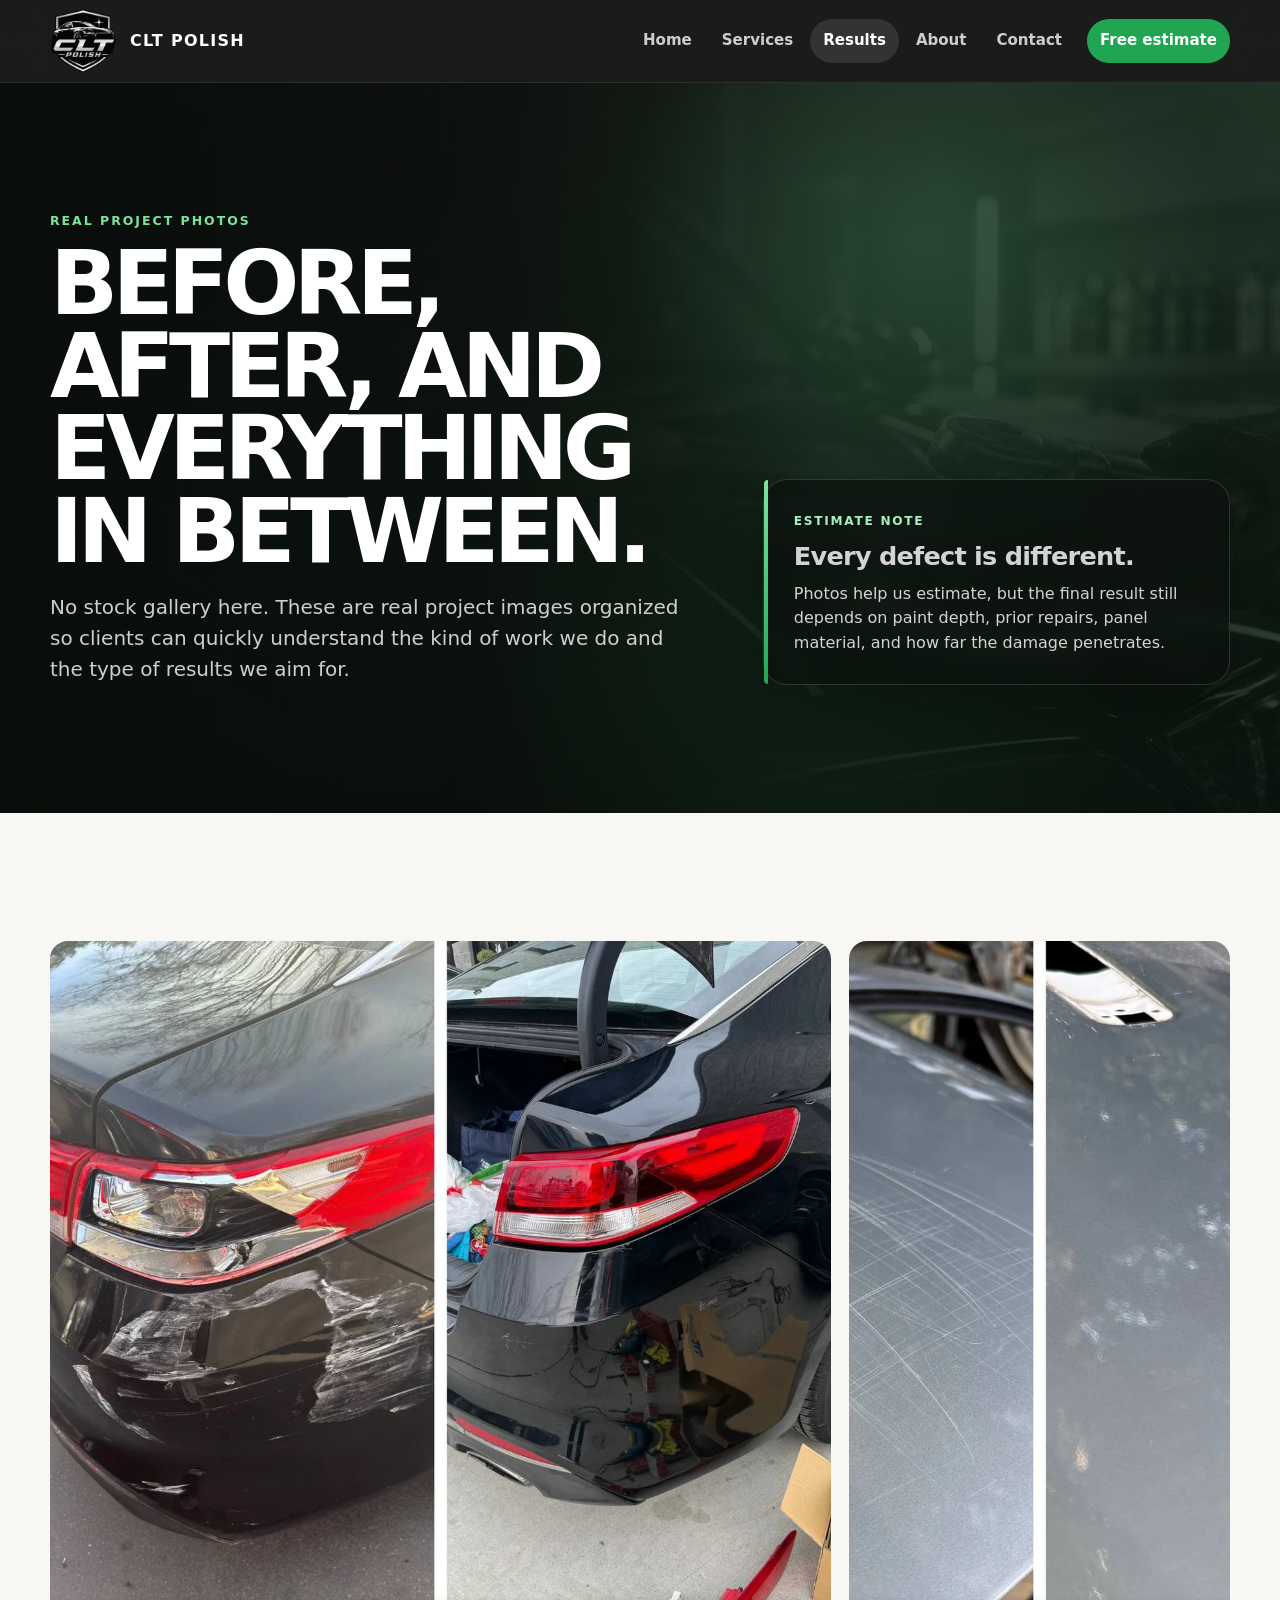
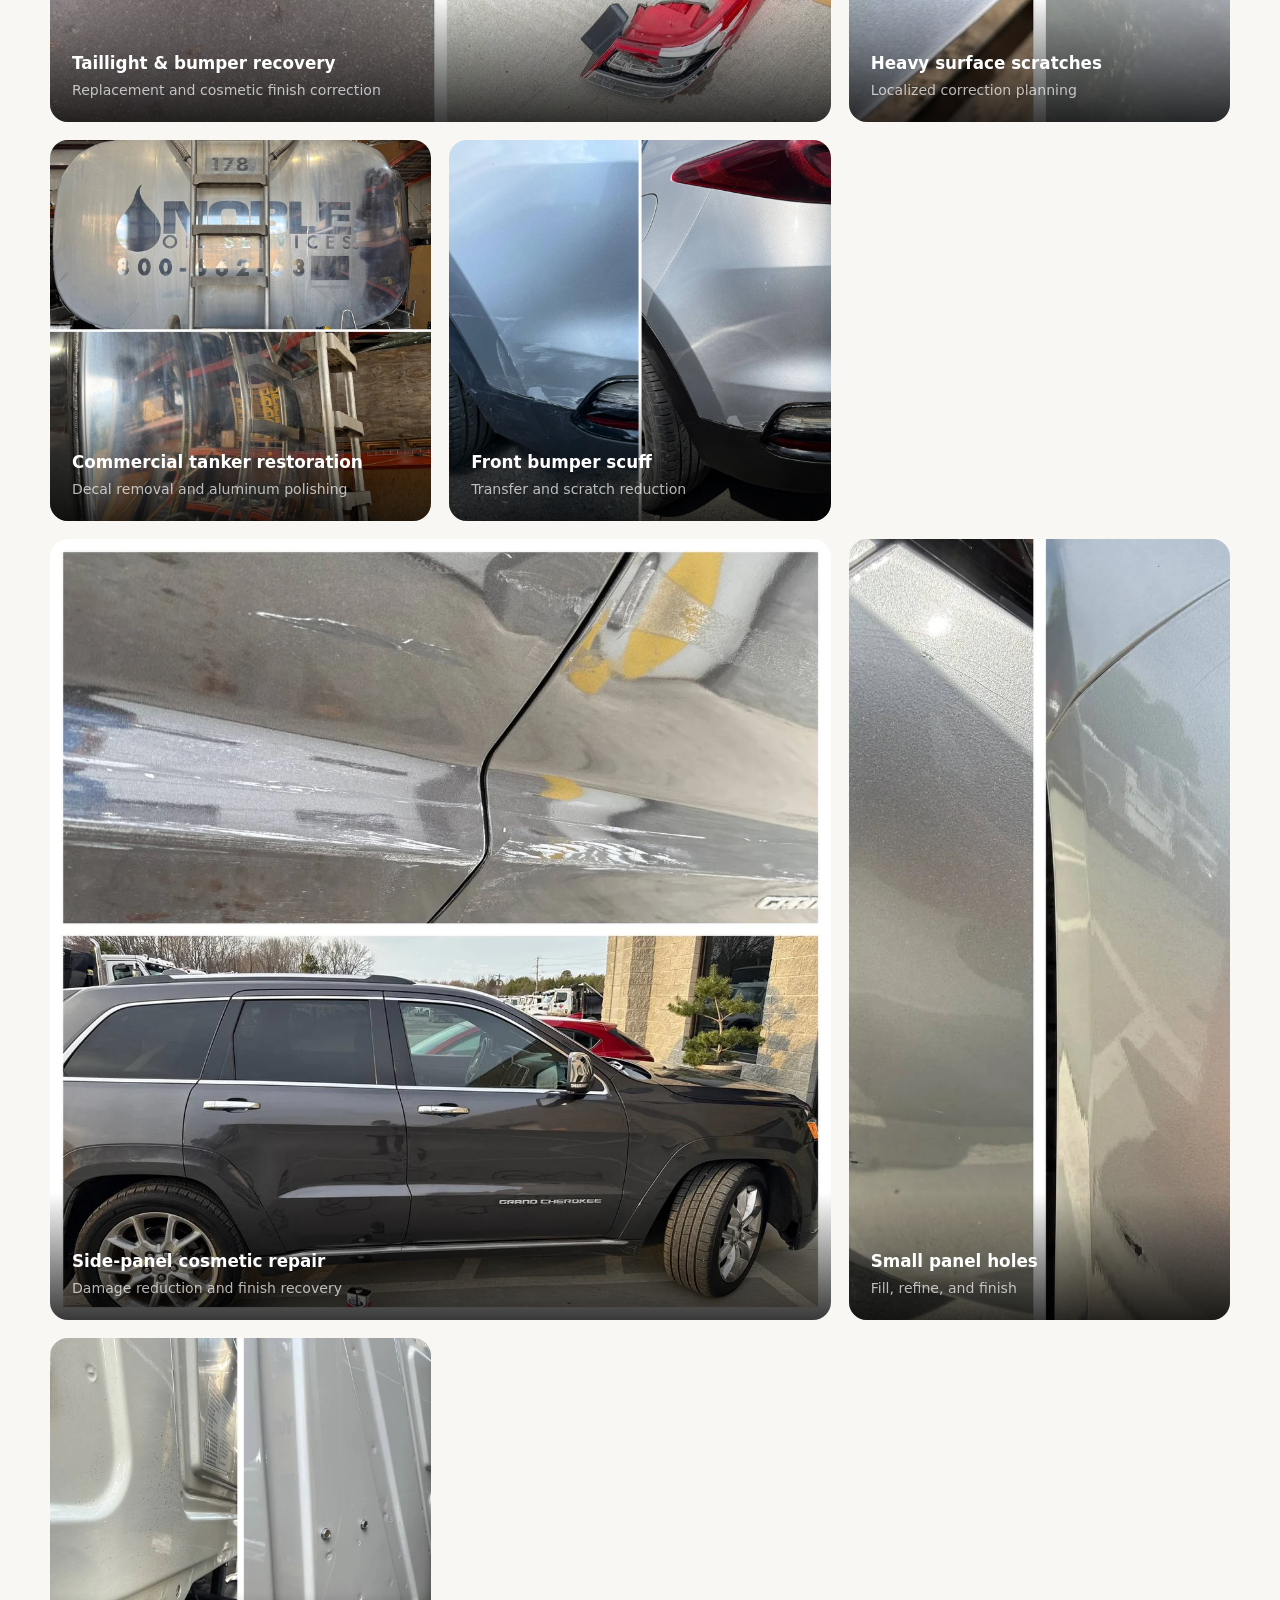
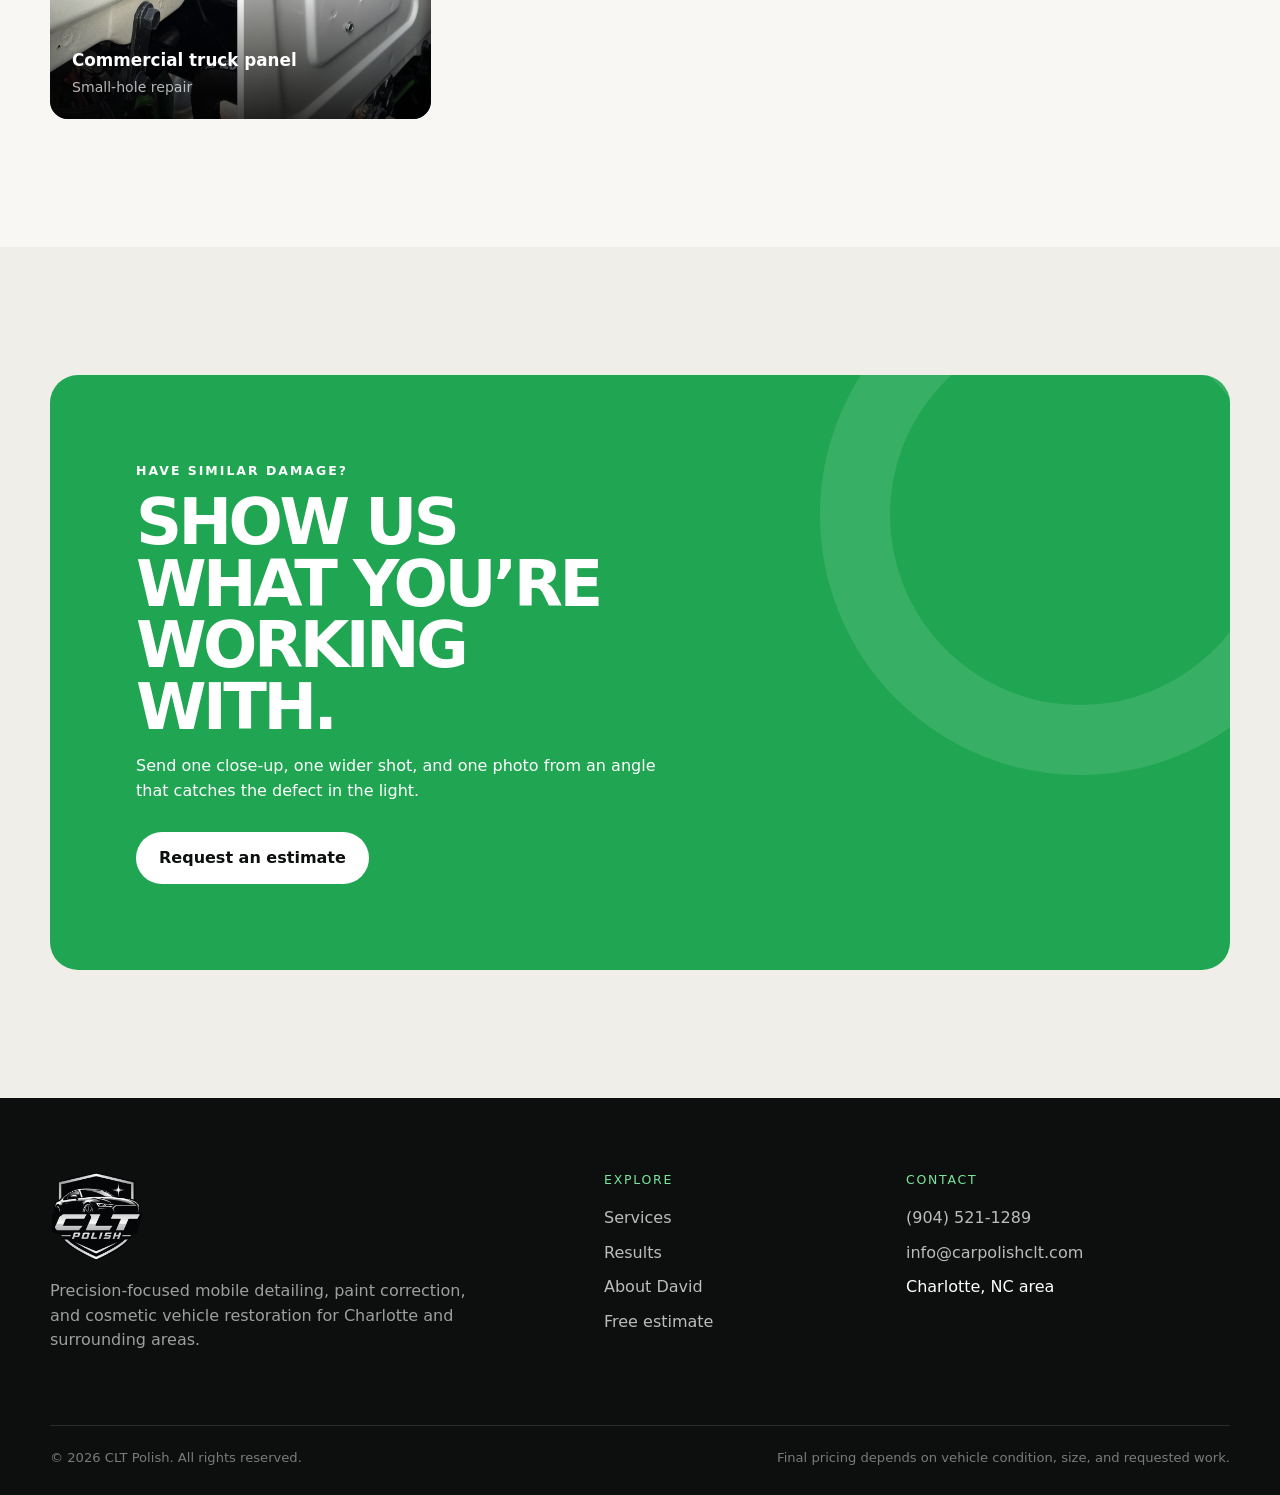
==== commit c5f373a8: "Add project results gallery section Added a project results gallery section with multiple image butt" ====
--- a/results.html
+++ b/results.html
@@ -82,6 +82,207 @@
 
   </div>
 </section>
+
+
+<!-- PROJECT RESULTS GALLERY -->
+
+<section class="section section-white">
+  <div class="container">
+
+    <div class="gallery-grid">
+
+      <button
+        class="gallery-card reveal"
+        type="button"
+        data-lightbox-trigger
+        data-image="assets/images/result-taillight.webp"
+        data-alt="Rear bumper and taillight damage before and after repair"
+        data-title="Taillight & bumper recovery"
+      >
+        <img
+          src="assets/images/result-taillight.webp"
+          width="1200"
+          height="1200"
+          alt="Rear bumper and taillight damage before and after repair"
+          loading="lazy"
+        >
+
+        <span class="gallery-overlay">
+          <strong>Taillight & bumper recovery</strong>
+          <span>Replacement and cosmetic finish correction</span>
+        </span>
+      </button>
+
+
+      <button
+        class="gallery-card reveal"
+        type="button"
+        data-lightbox-trigger
+        data-image="assets/images/result-scratch-panel.webp"
+        data-alt="Scratched gray painted panel during correction"
+        data-title="Heavy surface scratches"
+      >
+        <img
+          src="assets/images/result-scratch-panel.webp"
+          width="1200"
+          height="1200"
+          alt="Scratched gray painted panel during correction"
+          loading="lazy"
+        >
+
+        <span class="gallery-overlay">
+          <strong>Heavy surface scratches</strong>
+          <span>Localized correction planning</span>
+        </span>
+      </button>
+
+
+      <button
+        class="gallery-card reveal"
+        type="button"
+        data-lightbox-trigger
+        data-image="assets/images/result-tanker.webp"
+        data-alt="Commercial tanker before and after decal removal and polishing"
+        data-title="Commercial tanker restoration"
+      >
+        <img
+          src="assets/images/result-tanker.webp"
+          width="1200"
+          height="1200"
+          alt="Commercial tanker before and after decal removal and polishing"
+          loading="lazy"
+        >
+
+        <span class="gallery-overlay">
+          <strong>Commercial tanker restoration</strong>
+          <span>Decal removal and aluminum polishing</span>
+        </span>
+      </button>
+
+
+      <button
+        class="gallery-card reveal"
+        type="button"
+        data-lightbox-trigger
+        data-image="assets/images/result-bumper.webp"
+        data-alt="Front bumper scuff before and after correction"
+        data-title="Front bumper scuff"
+      >
+        <img
+          src="assets/images/result-bumper.webp"
+          width="1200"
+          height="1200"
+          alt="Front bumper scuff before and after correction"
+          loading="lazy"
+        >
+
+        <span class="gallery-overlay">
+          <strong>Front bumper scuff</strong>
+          <span>Transfer and scratch reduction</span>
+        </span>
+      </button>
+
+
+      <button
+        class="gallery-card reveal"
+        type="button"
+        data-lightbox-trigger
+        data-image="assets/images/result-side-repair.webp"
+        data-alt="Vehicle side damage and repaired finish"
+        data-title="Side-panel cosmetic repair"
+      >
+        <img
+          src="assets/images/result-side-repair.webp"
+          width="1200"
+          height="1200"
+          alt="Vehicle side damage and repaired finish"
+          loading="lazy"
+        >
+
+        <span class="gallery-overlay">
+          <strong>Side-panel cosmetic repair</strong>
+          <span>Damage reduction and finish recovery</span>
+        </span>
+      </button>
+
+
+      <button
+        class="gallery-card reveal"
+        type="button"
+        data-lightbox-trigger
+        data-image="assets/images/result-panel-holes.webp"
+        data-alt="Small holes in a painted panel before and after repair"
+        data-title="Small panel holes"
+      >
+        <img
+          src="assets/images/result-panel-holes.webp"
+          width="1200"
+          height="1200"
+          alt="Small holes in a painted panel before and after repair"
+          loading="lazy"
+        >
+
+        <span class="gallery-overlay">
+          <strong>Small panel holes</strong>
+          <span>Fill, refine, and finish</span>
+        </span>
+      </button>
+
+
+      <button
+        class="gallery-card reveal"
+        type="button"
+        data-lightbox-trigger
+        data-image="assets/images/result-truck-panel.webp"
+        data-alt="Commercial truck panel holes before and after repair"
+        data-title="Commercial truck panel"
+      >
+        <img
+          src="assets/images/result-truck-panel.webp"
+          width="1200"
+          height="1200"
+          alt="Commercial truck panel holes before and after repair"
+          loading="lazy"
+        >
+
+        <span class="gallery-overlay">
+          <strong>Commercial truck panel</strong>
+          <span>Small-hole repair</span>
+        </span>
+      </button>
+
+    </div>
+  </div>
+</section>
+
+
+<!-- RESULTS CALL TO ACTION -->
+
+<section class="section">
+  <div class="container cta-band reveal">
+
+    <p class="eyebrow" style="color: white;">
+      Have similar damage?
+    </p>
+
+    <h2>
+      Show us what you’re working with.
+    </h2>
+
+    <p>
+      Send one close-up, one wider shot, and one photo from an angle
+      that catches the defect in the light.
+    </p>
+
+    <div class="button-row">
+      <a class="btn btn-light" href="contact.html">
+        Request an estimate
+      </a>
+    </div>
+
+  </div>
+</section>
+
 </main>
 <dialog class="lightbox" data-lightbox aria-label="Project image viewer"><img src="assets/images/result-taillight.webp" alt=""><div class="lightbox-copy"><strong data-lightbox-title>Project result</strong><button class="lightbox-close" type="button" aria-label="Close image" data-lightbox-close>×</button></div></dialog>
 
--- a/assets/css/styles.css
+++ b/assets/css/styles.css
@@ -133,7 +133,11 @@
   font-weight: 900;
   letter-spacing: .08em;
 }
-.brand img { width: 68px; height: 58px; object-fit: contain; }
+.brand img {
+  width: 68px;
+  height: auto;
+  object-fit: contain;
+}
 .brand span { white-space: nowrap; }
 .site-nav { display: flex; align-items: center; gap: 4px; }
 .site-nav a {
@@ -371,11 +375,71 @@
 .cta-band h2 { max-width: 12ch; }
 .cta-band p { max-width: 52ch; }
 
-.page-hero { padding-block: clamp(75px, 10vw, 130px); background: var(--ink); color: white; }
-.page-hero .lead { color: rgba(255,255,255,.7); }
-.page-hero .eyebrow { color: #7be59d; }
-.page-hero .display { max-width: 12ch; }
-
+.page-hero {
+  padding-block: clamp(75px, 10vw, 130px);
+  background: var(--ink);
+  color: white;
+}
+
+.page-hero .lead {
+  color: rgba(255, 255, 255, 0.7);
+}
+
+.page-hero .eyebrow {
+  color: #7be59d;
+}
+
+.page-hero .display {
+  max-width: 12ch;
+}
+
+
+/* Results page background */
+
+.results-hero {
+  position: relative;
+  overflow: hidden;
+
+  background:
+    linear-gradient(
+      90deg,
+      rgba(7, 11, 9, 0.92) 0%,
+      rgba(7, 11, 9, 0.82) 38%,
+      rgba(9, 18, 12, 0.56) 62%,
+      rgba(9, 18, 12, 0.32) 100%
+    ),
+    linear-gradient(
+      180deg,
+      rgba(6, 10, 8, 0.26) 0%,
+      rgba(6, 10, 8, 0.7) 100%
+    ),
+    url("../images/results-hero-bg.png") center / cover no-repeat;
+}
+
+.results-hero::before {
+  content: "";
+  position: absolute;
+  inset: 0;
+
+  background:
+    radial-gradient(
+      circle at 72% 22%,
+      rgba(125, 229, 157, 0.18),
+      transparent 28%
+    );
+
+  pointer-events: none;
+}
+
+.results-copy {
+  position: relative;
+  z-index: 1;
+}
+
+.results-copy .lead {
+  max-width: 40rem;
+  color: rgba(255, 255, 255, 0.8);
+}
 .service-detail-grid { display: grid; grid-template-columns: repeat(2, 1fr); gap: 20px; }
 .service-detail {
   padding: 34px;
@@ -404,10 +468,84 @@
 .value-card { padding: 28px; border: 1px solid var(--line); border-radius: var(--radius-sm); background: white; }
 .value-card p { color: #585e59; }
 
-.results-intro { display: grid; grid-template-columns: 1fr .8fr; gap: 60px; align-items: end; }
-.results-meta { padding: 24px; border-radius: var(--radius-sm); background: var(--green-soft); }
-.results-meta p { margin: 0; }
-.results-meta p + p { margin-top: 10px; }
+.results-intro {
+  display: grid;
+  grid-template-columns: minmax(0, 1fr) minmax(320px, 0.72fr);
+  gap: clamp(28px, 5vw, 70px);
+  align-items: end;
+}
+
+.results-meta {
+  position: relative;
+  z-index: 1;
+
+  max-width: 520px;
+  justify-self: end;
+
+  padding: 28px 30px;
+
+  border: 1px solid rgba(255, 255, 255, 0.14);
+  border-radius: 24px;
+
+  background:
+    linear-gradient(
+      180deg,
+      rgba(13, 18, 15, 0.78),
+      rgba(10, 15, 12, 0.68)
+    );
+
+  box-shadow: 0 20px 48px rgba(0, 0, 0, 0.24);
+  backdrop-filter: blur(10px);
+}
+
+.results-meta::before {
+  content: "";
+  position: absolute;
+
+  inset: 0 auto 0 0;
+  width: 4px;
+
+  border-radius: 24px 0 0 24px;
+
+  background:
+    linear-gradient(
+      180deg,
+      #7be59d 0%,
+      var(--green) 100%
+    );
+}
+
+.results-meta-label {
+  display: inline-flex;
+  margin-bottom: 12px;
+
+  color: #a7f0bd;
+
+  font-size: 0.76rem;
+  font-weight: 800;
+  letter-spacing: 0.14em;
+  text-transform: uppercase;
+}
+
+.results-meta-title {
+  margin: 0;
+
+  font-size: clamp(1.35rem, 2vw, 1.7rem);
+  font-weight: 850;
+  line-height: 1.05;
+  letter-spacing: -0.03em;
+
+  color: white;
+}
+
+.results-meta p {
+  margin: 0;
+  color: rgba(255, 255, 255, 0.82);
+}
+
+.results-meta p + p {
+  margin-top: 12px;
+}
 
 .contact-grid { display: grid; grid-template-columns: .85fr 1.15fr; gap: 24px; align-items: start; }
 .contact-panel {
@@ -518,7 +656,11 @@
 
 .site-footer { padding: 72px 0 26px; background: var(--ink); color: white; }
 .footer-grid { display: grid; grid-template-columns: 1.4fr .7fr .9fr; gap: 50px; }
-.footer-brand img { width: 95px; }
+.footer-brand img {
+  width: 95px;
+  height: auto;
+  object-fit: contain;
+}
 .footer-brand p { max-width: 43ch; color: rgba(255,255,255,.6); }
 .footer-title { margin: 0 0 16px; font-size: .78rem; letter-spacing: .14em; text-transform: uppercase; color: #7be59d; }
 .footer-links { display: grid; gap: 10px; }
@@ -557,7 +699,21 @@
   .site-nav .nav-cta { margin-left: 0; text-align: center; }
   .hero { min-height: 680px; }
   .hero-proof { grid-template-columns: repeat(2, 1fr); }
-  .split, .contact-grid, .about-story, .results-intro { grid-template-columns: 1fr; }
+  .split,
+.contact-grid,
+.about-story,
+.results-intro {
+  grid-template-columns: 1fr;
+}
+
+.results-meta {
+  justify-self: start;
+  max-width: 100%;
+}
+  .results-meta {
+  justify-self: start;
+  max-width: 100%;
+}
   .card-grid, .testimonial-grid, .value-grid { grid-template-columns: 1fr 1fr; }
   .steps { grid-template-columns: 1fr; }
   .service-detail-grid { grid-template-columns: 1fr; }
